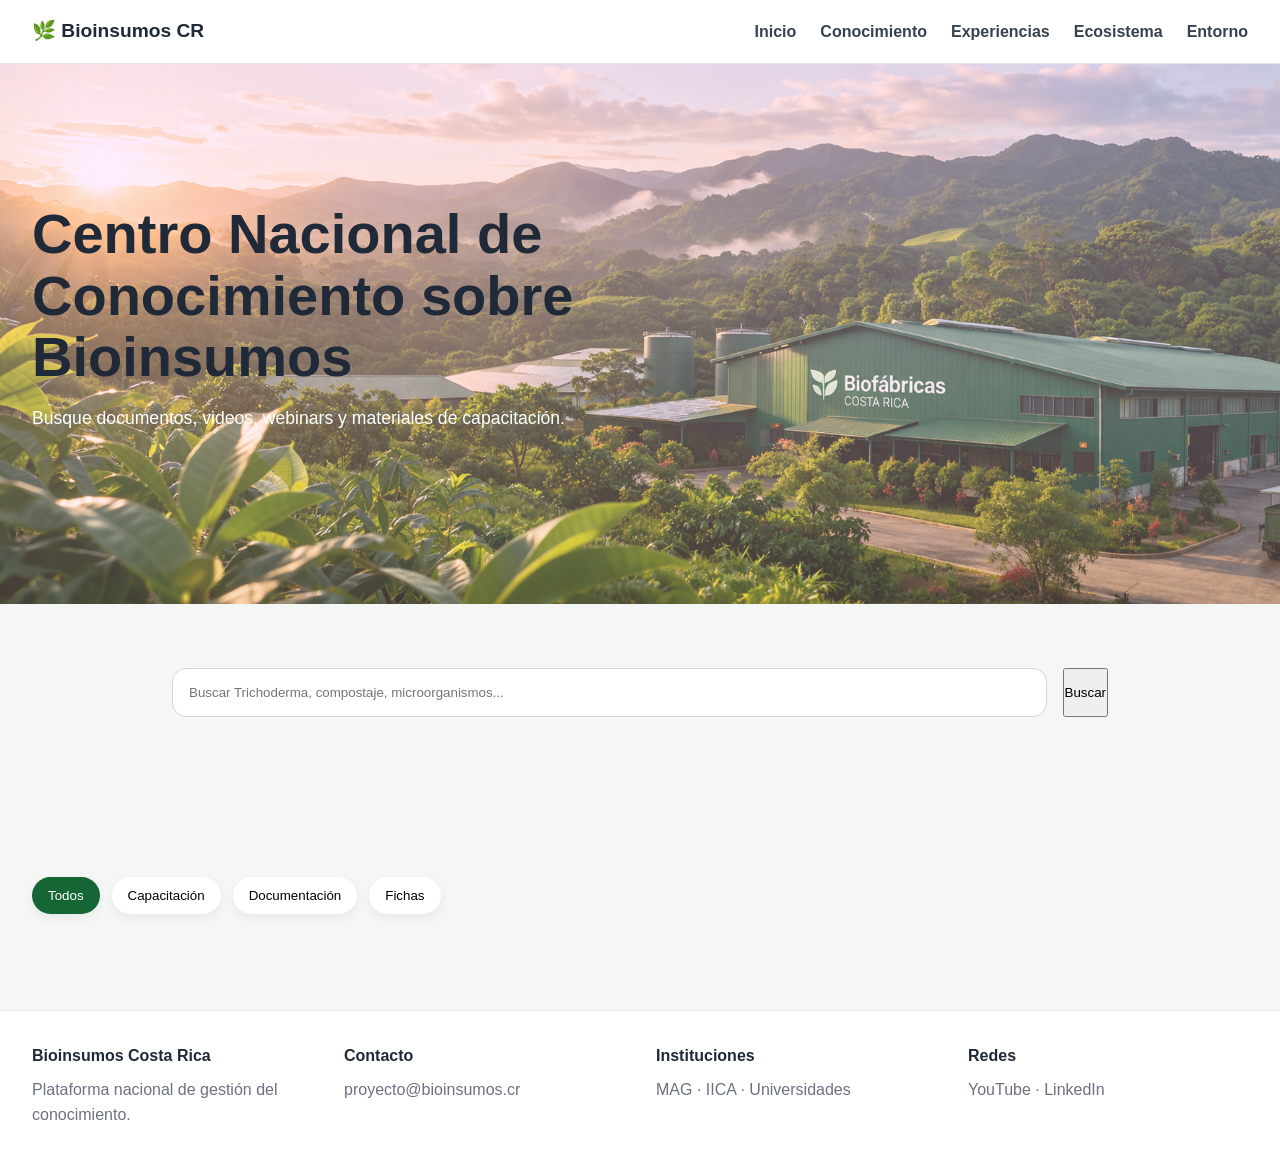
==== conocimiento.html @ 33db4755 "trabajo mejorar secciones" ====
<!DOCTYPE html>
<html lang="es">
<head>
<meta charset="UTF-8">
<meta name="viewport" content="width=device-width, initial-scale=1">

<title>Bioinsumos Costa Rica</title>

<link rel="stylesheet" href="css/main.css">
<link rel="stylesheet" href="css/header-footer.css">
<link rel="stylesheet" href="css/home.css">
<link rel="stylesheet" href="css/conocimiento.css">
<script src="js/data.js"></script>
<script src="js/conocimiento.js"></script>
<script src="js/common.js"></script>
</head>

<body>

<header class="topbar">

  <div class="logo">
    🌿 Bioinsumos CR
  </div>

  <nav class="main-nav">
    <a href="index.html">Inicio</a>
    <a href="conocimiento.html">Conocimiento</a>
    <a href="experiencias.html">Experiencias</a>
    <a href="ecosistema.html">Ecosistema</a>
    <a href="entorno.html">Entorno</a>
  </nav>

</header>

<main class="page-content">

    <section class="hero hero-conocimiento">

        <div class="hero-content">
        
        <h1>
        Centro Nacional de Conocimiento
        sobre Bioinsumos
        </h1>
        
        <p>
        Busque documentos, videos,
        webinars y materiales de capacitación.
        </p>
        
        </div>
        
        </section>
        
        <section class="global-search">
        
        <input
        id="resourceSearch"
        placeholder="Buscar Trichoderma, compostaje, microorganismos..."
        >
        
        <button id="resourceSearchBtn">
        Buscar
        </button>
        
        </section>
        
        <section>
        
        <div class="resource-tabs">
        
        <button class="tab active">Todos</button>
        <button class="tab">Capacitación</button>
        <button class="tab">Documentación</button>
        <button class="tab">Fichas</button>
        
        </div>
        
        <div id="recursosGrid"></div>
        
        </section>
</main>

<footer class="site-footer">

<div>
<h4>Bioinsumos Costa Rica</h4>
<p>Plataforma nacional de gestión del conocimiento.</p>
</div>

<div>
<h4>Contacto</h4>
<p>proyecto@bioinsumos.cr</p>
</div>

<div>
<h4>Instituciones</h4>
<p>MAG · IICA · Universidades</p>
</div>

<div>
<h4>Redes</h4>
<p>YouTube · LinkedIn</p>
</div>

</footer>

<script src="js/data.js"></script>
<script src="js/home.js"></script>

</body>
</html>
---- css/main.css ----
/* ==========================
   RESET
========================== */

*{
  margin:0;
  padding:0;
  box-sizing:border-box;
}

html{
  scroll-behavior:smooth;
}

body{
  font-family:Inter,Arial,sans-serif;
  background:#f4f7f5;
  color:#1f2937;
  line-height:1.6;
}

/* ==========================
 VARIABLES
========================== */

:root{

  --primary:#166534;
  --primary-light:#22c55e;

  --bg:#f4f7f5;
  --card:#ffffff;

  --text:#1f2937;
  --muted:#6b7280;

  --border:#e5e7eb;

  --shadow:
      0 10px 30px rgba(0,0,0,.08);

  --radius:20px;
}

/* ==========================
 LAYOUT GENERAL
========================== */

.page-content{
  min-height:calc(100vh - 220px);
}

.container{
  width:min(1400px,95%);
  margin:auto;
}

/* ==========================
 TITULOS
========================== */

section{
  padding:4rem 2rem;
}

section h2{
  font-size:2rem;
  margin-bottom:1rem;
}

section p{
  color:var(--muted);
}

/* ==========================
 BOTONES
========================== */

.primary-btn{
  display:inline-flex;
  align-items:center;
  justify-content:center;

  background:var(--primary);
  color:white;

  border:none;

  padding:1rem 1.5rem;

  border-radius:14px;

  text-decoration:none;

  font-weight:600;

  cursor:pointer;

  transition:.25s;
}

.primary-btn:hover{
  transform:translateY(-2px);
}

.secondary-btn{
  display:inline-flex;
  align-items:center;
  justify-content:center;

  background:white;

  border:1px solid var(--border);

  padding:1rem 1.5rem;

  border-radius:14px;

  text-decoration:none;

  color:var(--text);

  font-weight:600;
}

/* ==========================
 TARJETAS
========================== */

.card{
  background:white;

  border-radius:20px;

  box-shadow:var(--shadow);

  padding:1.5rem;
}

/* ==========================
 HERO BASE
========================== */

.hero{
  min-height:60vh;

  display:flex;
  align-items:center;

  position:relative;

  overflow:hidden;

  padding:4rem 2rem;
}

.hero-overlay{
  width:min(1400px,100%);
  margin:auto;
}

.hero-content{
  max-width:700px;
  
}

.hero-content h1{
  font-size:3.5rem;
  line-height:1.1;
  margin-bottom:1rem;
}

.hero-content p{
  font-size:1.1rem;
  max-width:650px;
  margin-bottom:2rem;
  color:#ffffff
}

/* ==========================
 GRID GENERAL
========================== */

.grid{
  display:grid;
  gap:1.5rem;
}

/* ==========================
 RESPONSIVE
========================== */

@media(max-width:768px){

  .hero-content h1{
      font-size:2.2rem;
  }

  section{
      padding:3rem 1rem;
  }

}
---- css/header-footer.css ----
/* ==========================
   HEADER
========================== */

.topbar{

    position:sticky;
    top:0;

    z-index:2000;

    background:
        rgba(255,255,255,.95);

    backdrop-filter:blur(12px);

    display:flex;
    justify-content:space-between;
    align-items:center;

    padding:1rem 2rem;

    border-bottom:
        1px solid #e5e7eb;
}

.logo{
    font-size:1.2rem;
    font-weight:700;
}

.main-nav{
    display:flex;
    gap:1.5rem;
}

.main-nav a{

    text-decoration:none;

    color:#374151;

    font-weight:600;

    transition:.25s;
}

.main-nav a:hover{
    color:#166534;
}

/* ==========================
   FOOTER
========================== */

.site-footer{

    background:white;

    border-top:
        1px solid #e5e7eb;

    display:grid;

    grid-template-columns:
        repeat(4,1fr);

    gap:2rem;

    padding:2rem;
}

.site-footer h4{
    margin-bottom:.5rem;
}

.site-footer p{
    color:#6b7280;
}

@media(max-width:768px){

    .topbar{
        flex-direction:column;
        gap:1rem;
    }

    .main-nav{
        flex-wrap:wrap;
        justify-content:center;
    }

    .site-footer{
        grid-template-columns:1fr;
    }

}
---- css/home.css ----
/* ==========================
   HERO HOME
========================== */

.hero-home{

    background-image:
        linear-gradient(
            rgba(255,255,255,.45),
            rgba(255,255,255,.25)
        ),
        url("../assets/images/hero.png");

    background-size:cover;
    background-position:center;
}

.hero-home .hero-overlay{

    display:grid;

    grid-template-columns:
        1.4fr 1fr;

    gap:2rem;

    align-items:center;
}

/* ==========================
   KPIs
========================== */

.hero-stats{

    display:grid;

    grid-template-columns:
        repeat(2,1fr);

    gap:1rem;
}

.stat{

    background:
        rgba(255,255,255,.75);

    backdrop-filter:blur(10px);

    border-radius:20px;

    padding:1.5rem;

    box-shadow:0 10px 25px rgba(0,0,0,.08);
}

.stat strong{

    display:block;

    font-size:2rem;

    color:#166534;
}

.stat span{
    color:#6b7280;
}

/* ==========================
   PILARES
========================== */

.pillar-preview{

    max-width:1400px;

    margin:auto;
}

.pillar-grid{

    display:grid;

    grid-template-columns:
        repeat(4,1fr);

    gap:1.5rem;
}

.pillar-card{

    text-decoration:none;

    color:inherit;

    background:white;

    border-radius:20px;

    padding:2rem;

    text-align:center;

    box-shadow:
        0 10px 25px rgba(0,0,0,.08);

    transition:.25s;
}

.pillar-card:hover{
    transform:translateY(-5px);
}

.pillar-card h3{
    margin-top:1rem;
}

@media(max-width:900px){

    .hero-home .hero-overlay{
        grid-template-columns:1fr;
    }

    .pillar-grid{
        grid-template-columns:1fr 1fr;
    }
}

@media(max-width:768px){

    .pillar-grid{
        grid-template-columns:1fr;
    }

    .hero-stats{
        grid-template-columns:1fr;
    }
}
---- css/conocimiento.css ----
.hero-conocimiento{

    background:
        linear-gradient(
            rgba(255,215,255,.45),
            rgba(255,215,215,.25)
        ),
        url("../assets/images/hero.png");

    background-size:cover;
}

.global-search{

    max-width:1000px;

    margin:auto;

    display:flex;

    gap:1rem;
}

.global-search input{

    flex:1;

    padding:1rem;

    border-radius:14px;

    border:1px solid #d1d5db;
}

.resource-tabs{

    display:flex;

    gap:.75rem;

    flex-wrap:wrap;

    margin-top:2rem;
}

.tab{

    border:none;

    background:white;

    padding:.7rem 1rem;

    border-radius:999px;

    box-shadow:0 4px 12px rgba(0,0,0,.06);

    cursor:pointer;
}

.tab.active{
    background:#166534;
    color:white;
}

#recursosGrid{

    display:grid;

    grid-template-columns:
        repeat(auto-fit,minmax(320px,1fr));

    gap:1.5rem;

    margin-top:2rem;
}
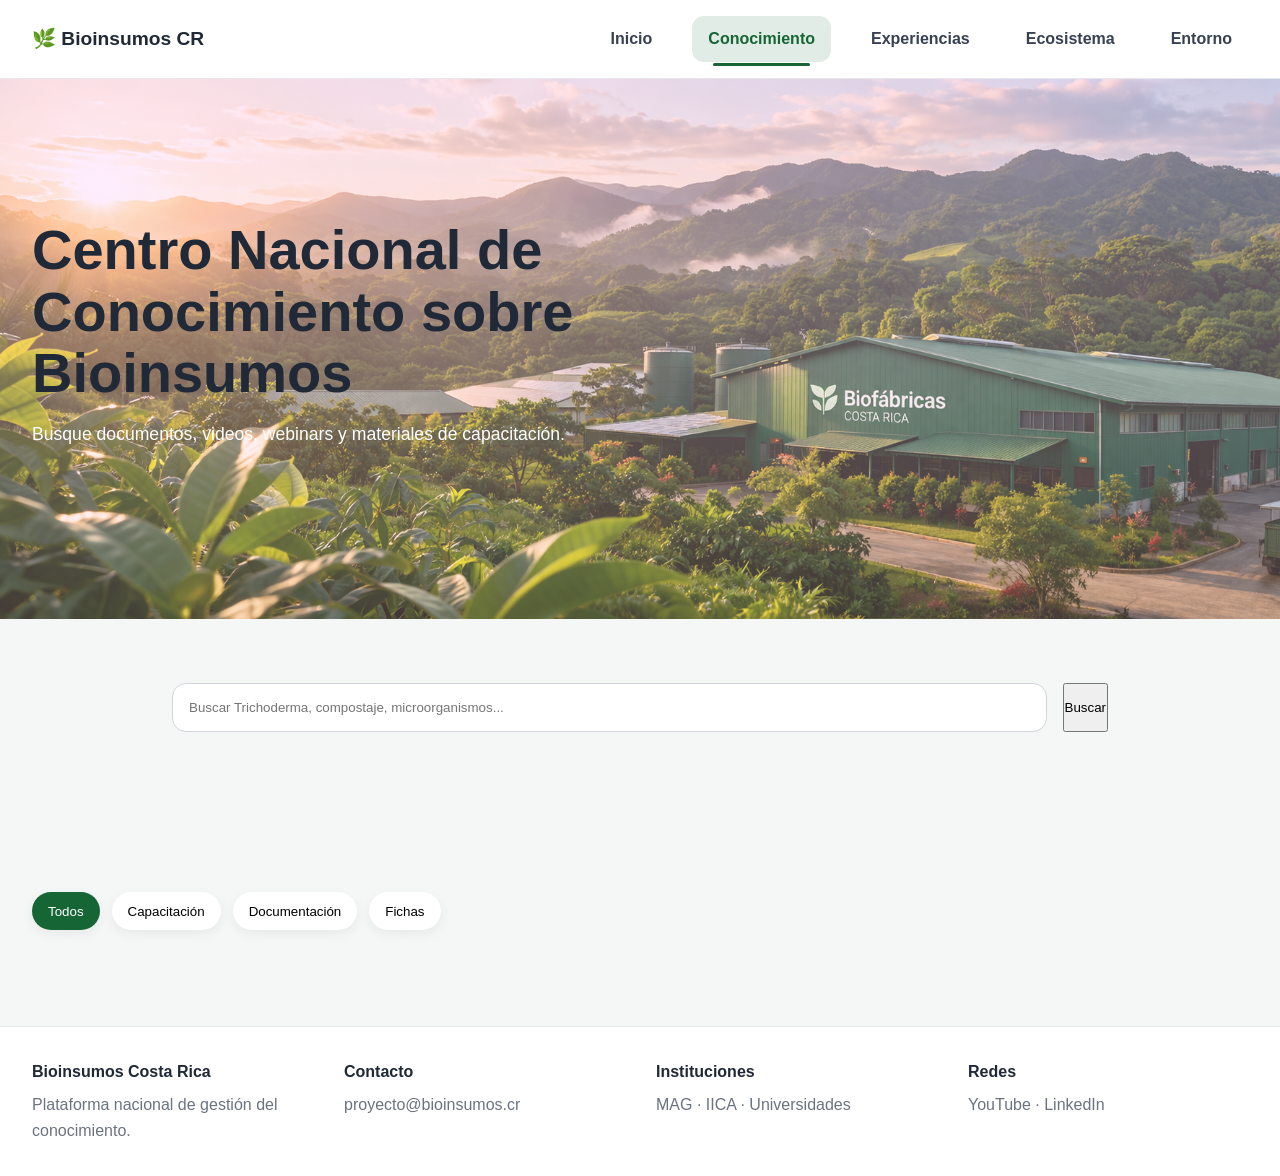
==== commit 08dcd05d: "trabajo mejorar secciones" ====
--- a/conocimiento.html
+++ b/conocimiento.html
@@ -24,8 +24,8 @@
   </div>
 
   <nav class="main-nav">
-    <a href="index.html">Inicio</a>
-    <a href="conocimiento.html">Conocimiento</a>
+    <a href="index.html" >Inicio</a>
+    <a href="conocimiento.html" class="active">Conocimiento</a>
     <a href="experiencias.html">Experiencias</a>
     <a href="ecosistema.html">Ecosistema</a>
     <a href="entorno.html">Entorno</a>
--- a/css/main.css
+++ b/css/main.css
@@ -20,6 +20,44 @@
 }
 
 /* ==========================
+   MENÚ ACTIVO
+========================== */
+
+.main-nav a{
+  position:relative;
+  text-decoration:none;
+  color:#374151;
+  font-weight:500;
+  padding:.65rem 1rem;
+  border-radius:12px;
+  transition:.25s ease;
+}
+
+.main-nav a:hover{
+  color:#166534;
+  background:rgba(22,101,52,.08);
+}
+
+/* Página actual */
+.main-nav a.active{
+  color:#166534;
+  background:rgba(22,101,52,.12);
+  font-weight:700;
+}
+
+/* Línea inferior */
+.main-nav a.active::after{
+  content:"";
+  position:absolute;
+  left:15%;
+  bottom:-4px;
+  width:70%;
+  height:3px;
+  border-radius:999px;
+  background:#166534;
+}
+
+/* ==========================
  VARIABLES
 ========================== */
 
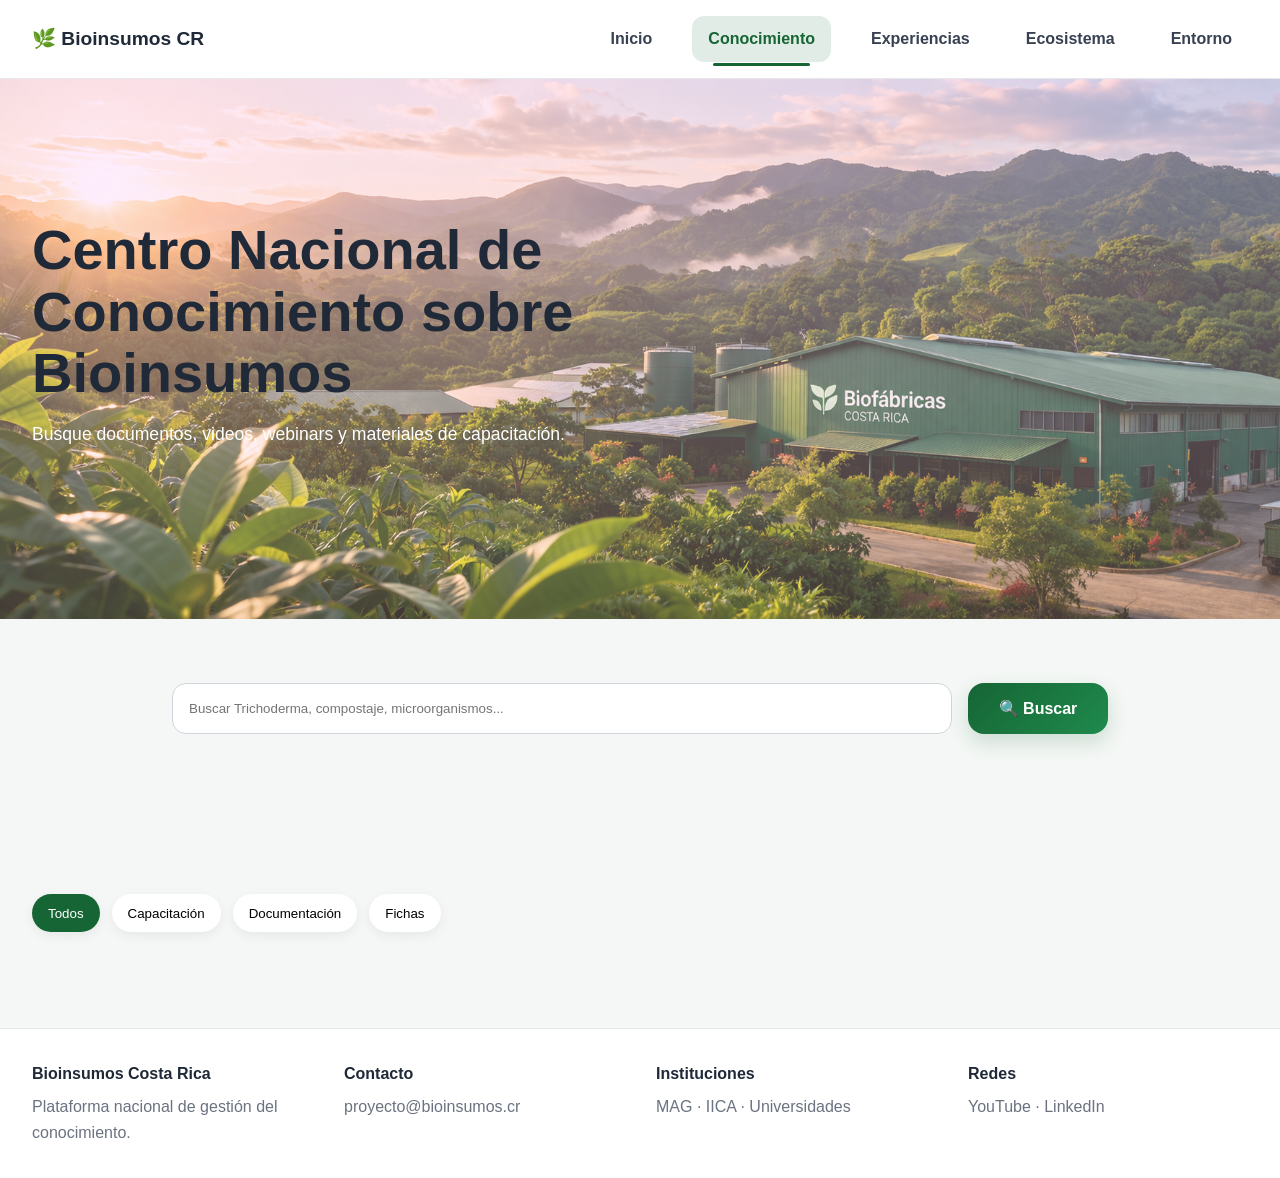
==== commit b07b51f6: "trabajo mejorar secciones" ====
--- a/conocimiento.html
+++ b/conocimiento.html
@@ -61,7 +61,7 @@
         >
         
         <button id="resourceSearchBtn">
-        Buscar
+            🔍 Buscar
         </button>
         
         </section>
--- a/css/conocimiento.css
+++ b/css/conocimiento.css
@@ -73,4 +73,71 @@
     gap:1.5rem;
 
     margin-top:2rem;
+}
+
+/* ==========================
+   BOTÓN BUSCAR RECURSOS
+========================== */
+
+#resourceSearchBtn{
+    display:flex;
+    align-items:center;
+    justify-content:center;
+    gap:.5rem;
+
+    padding:1rem 1.5rem;
+    min-width:140px;
+
+    border:none;
+    border-radius:16px;
+
+    background:linear-gradient(
+        135deg,
+        #166534,
+        #1f8a4d
+    );
+
+    color:white;
+    font-size:1rem;
+    font-weight:600;
+
+    cursor:pointer;
+
+    box-shadow:
+        0 8px 20px rgba(22,101,52,.18);
+
+    transition:
+        transform .25s ease,
+        box-shadow .25s ease,
+        filter .25s ease;
+}
+
+#resourceSearchBtn:hover{
+    transform:translateY(-2px);
+
+    box-shadow:
+        0 12px 28px rgba(22,101,52,.28);
+
+    filter:brightness(1.05);
+}
+
+#resourceSearchBtn:active{
+    transform:translateY(0);
+
+    box-shadow:
+        0 4px 12px rgba(22,101,52,.18);
+}
+
+#resourceSearchBtn:focus{
+    outline:none;
+
+    box-shadow:
+        0 0 0 4px rgba(22,101,52,.15),
+        0 8px 20px rgba(22,101,52,.18);
+}
+
+#resourceSearchBtn:disabled{
+    opacity:.6;
+    cursor:not-allowed;
+    transform:none;
 }
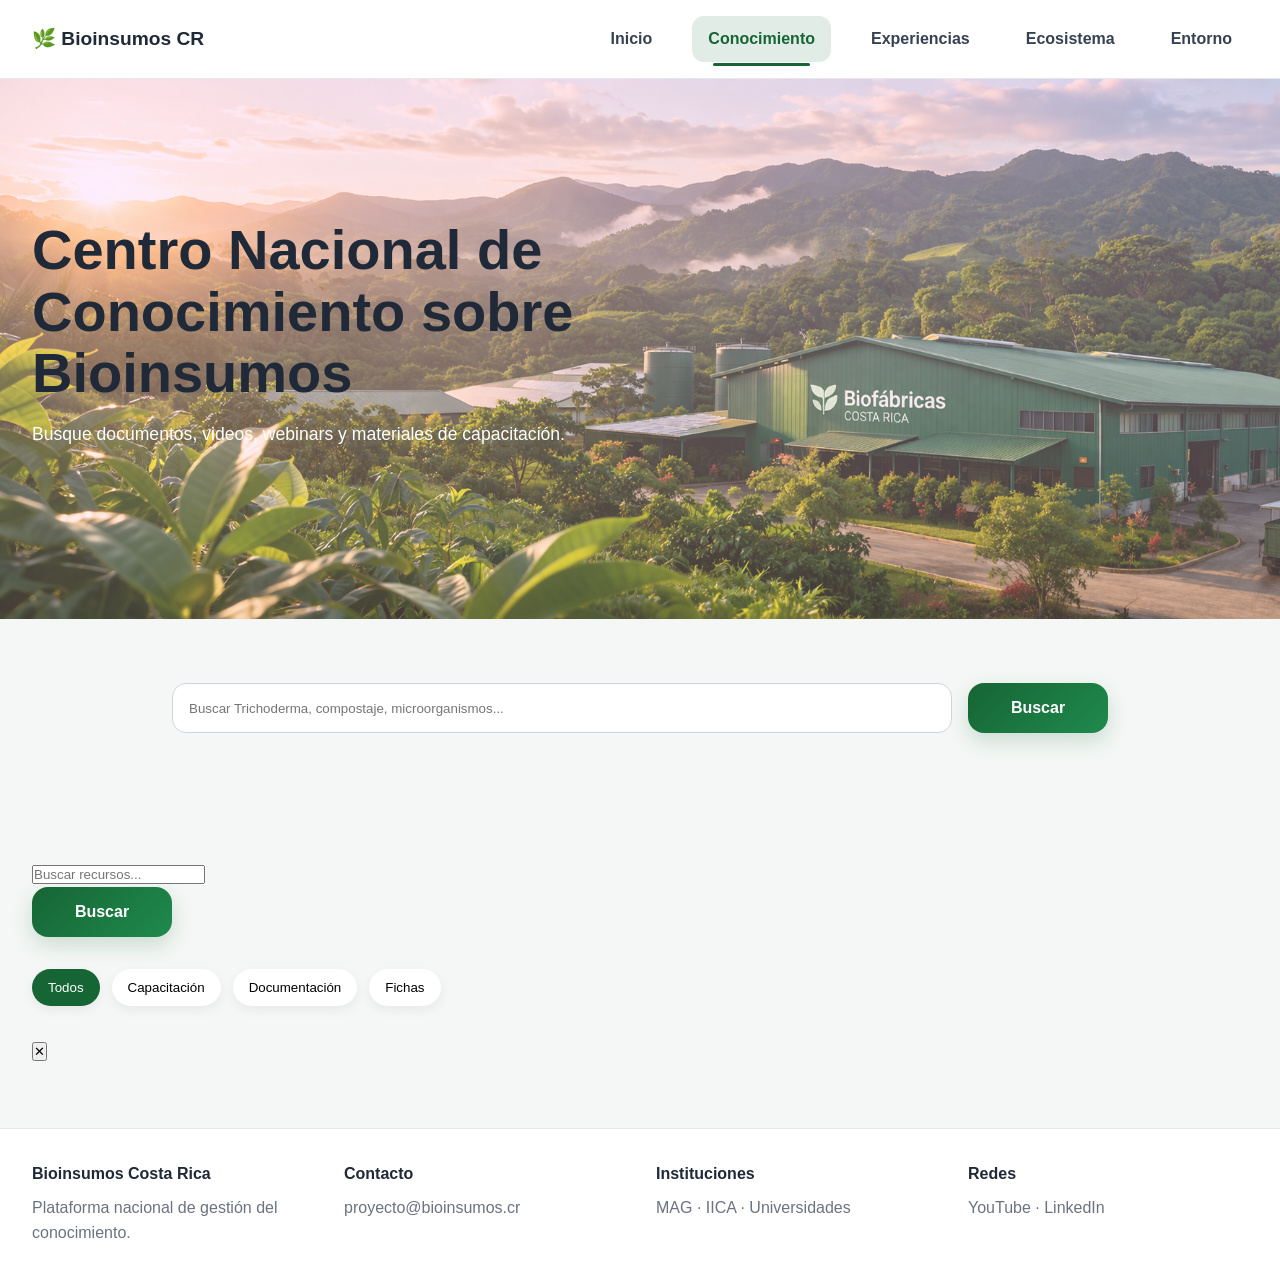
==== commit 22d1aa4e: "trabajo mejorar secciones" ====
--- a/conocimiento.html
+++ b/conocimiento.html
@@ -61,23 +61,74 @@
         >
         
         <button id="resourceSearchBtn">
-            🔍 Buscar
+            Buscar
         </button>
         
         </section>
         
         <section>
         
-        <div class="resource-tabs">
-        
-        <button class="tab active">Todos</button>
-        <button class="tab">Capacitación</button>
-        <button class="tab">Documentación</button>
-        <button class="tab">Fichas</button>
-        
-        </div>
-        
-        <div id="recursosGrid"></div>
+            <div class="resource-search-wrap">
+
+                <input
+                    id="resourceSearch"
+                    type="text"
+                    placeholder="Buscar recursos..."
+                >
+            
+                <button id="resourceSearchBtn">
+                    Buscar
+                </button>
+            
+            </div>
+            
+            <div class="resource-tabs">
+            
+                <button
+                    class="tab active"
+                    data-cat="Todos">
+                    Todos
+                </button>
+            
+                <button
+                    class="tab"
+                    data-cat="Capacitación">
+                    Capacitación
+                </button>
+            
+                <button
+                    class="tab"
+                    data-cat="Documentación">
+                    Documentación
+                </button>
+            
+                <button
+                    class="tab"
+                    data-cat="Fichas">
+                    Fichas
+                </button>
+            
+            </div>
+            
+            <p id="resourceCount"></p>
+            
+            <div id="recursosGrid"></div>
+            
+            <div
+                id="resourceModal"
+                class="resource-modal hidden">
+            
+                <div class="modal-box">
+            
+                    <button id="closeModal">
+                        ✕
+                    </button>
+            
+                    <div id="modalContent"></div>
+            
+                </div>
+            
+            </div>
         
         </section>
 </main>
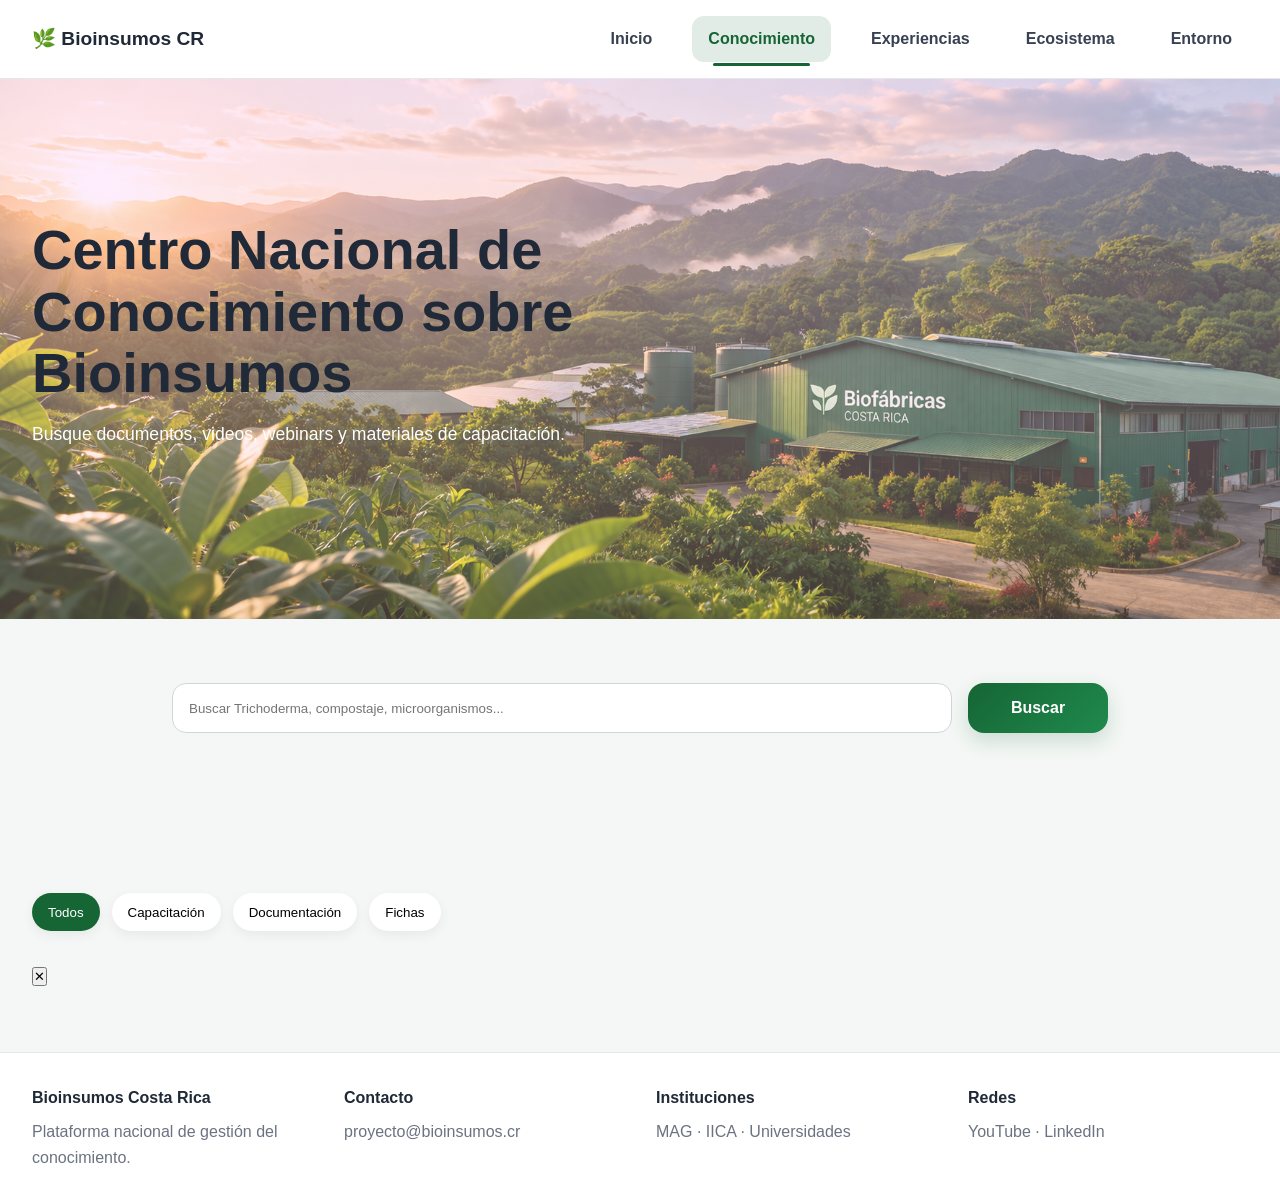
==== commit eac1ffd5: "trabajo mejorar secciones" ====
--- a/conocimiento.html
+++ b/conocimiento.html
@@ -68,19 +68,7 @@
         
         <section>
         
-            <div class="resource-search-wrap">
-
-                <input
-                    id="resourceSearch"
-                    type="text"
-                    placeholder="Buscar recursos..."
-                >
-            
-                <button id="resourceSearchBtn">
-                    Buscar
-                </button>
-            
-            </div>
+           
             
             <div class="resource-tabs">
             
@@ -157,7 +145,7 @@
 
 </footer>
 
-<script src="js/data.js"></script>
+
 <script src="js/home.js"></script>
 
 </body>
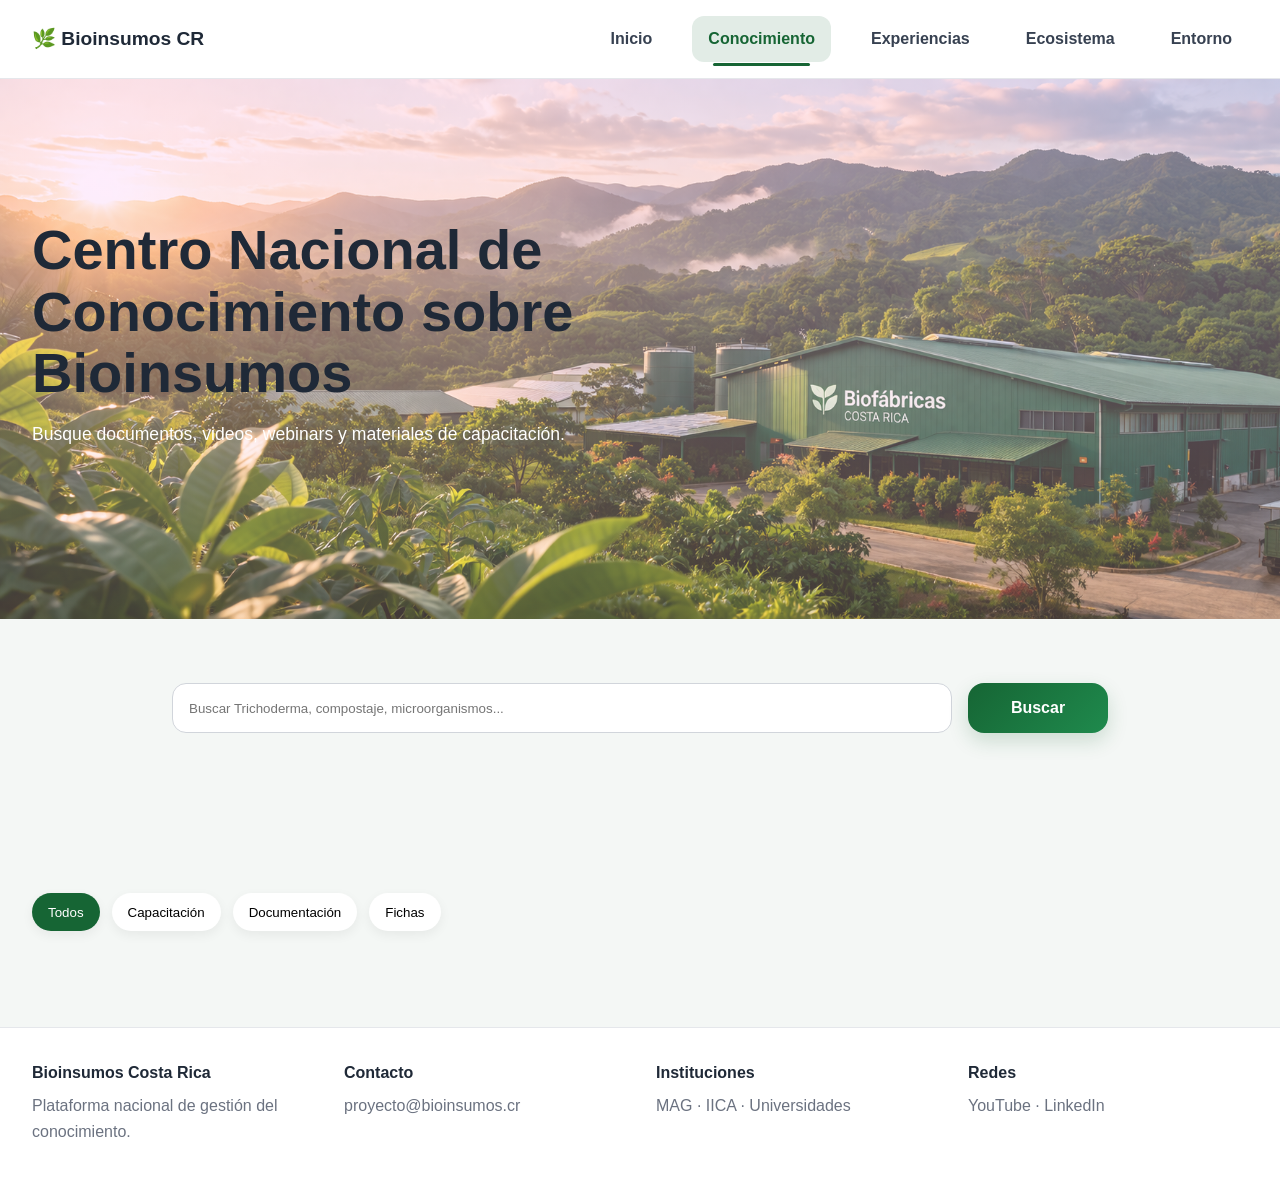
==== commit a74a4d2a: "trabajo mejorar secciones" ====
--- a/conocimiento.html
+++ b/conocimiento.html
@@ -102,15 +102,21 @@
             
             <div id="recursosGrid"></div>
             
-            <div
-                id="resourceModal"
-                class="resource-modal hidden">
-            
+            <div id="resourceModal" class="resource-modal hidden">
+
                 <div class="modal-box">
             
-                    <button id="closeModal">
-                        ✕
-                    </button>
+                    <div class="modal-header">
+            
+                        <div class="modal-actions">
+            
+                            <button id="fullscreenBtn">⛶</button>
+            
+                            <button id="closeModal">✕</button>
+            
+                        </div>
+            
+                    </div>
             
                     <div id="modalContent"></div>
             
@@ -146,7 +152,6 @@
 </footer>
 
 
-<script src="js/home.js"></script>
 
 </body>
 </html>
--- a/css/conocimiento.css
+++ b/css/conocimiento.css
@@ -140,4 +140,187 @@
     opacity:.6;
     cursor:not-allowed;
     transform:none;
+}
+
+.resources-grid{
+    display:grid;
+    grid-template-columns:
+    repeat(auto-fit,minmax(340px,1fr));
+
+    gap:1.5rem;
+}
+
+/* ==========================
+   TARJETAS
+========================== */
+
+.resource-card{
+    background:white;
+    border-radius:20px;
+    overflow:hidden;
+
+    box-shadow:
+    0 10px 30px rgba(0,0,0,.08);
+
+    transition:.3s;
+}
+
+.resource-card:hover{
+    transform:translateY(-4px);
+}
+
+/* ==========================
+   IMAGEN PREVIEW
+========================== */
+
+.resource-preview{
+    width:100%;
+    height:220px;
+    object-fit:cover;
+}
+
+/* ==========================
+   CONTENIDO
+========================== */
+
+.resource-content{
+    padding:1.25rem;
+}
+
+.resource-content h3{
+    margin-bottom:.5rem;
+    font-size:1.1rem;
+}
+
+.resource-content p{
+    color:#6b7280;
+    margin-bottom:1rem;
+}
+
+/* ==========================
+   CATEGORÍA
+========================== */
+
+.resource-category{
+    display:inline-flex;
+
+    padding:.4rem .8rem;
+
+    background:#ecfdf5;
+
+    color:#166534;
+
+    border-radius:999px;
+
+    font-size:.8rem;
+
+    font-weight:600;
+}
+
+/* ==========================
+   BOTÓN
+========================== */
+
+.resource-btn{
+    display:block;
+
+    width:100%;
+
+    border:none;
+
+    border-radius:12px;
+
+    padding:.9rem;
+
+    background:#166534;
+
+    color:white;
+
+    font-weight:600;
+
+    cursor:pointer;
+
+    text-align:center;
+
+    text-decoration:none;
+}
+.resource-modal{
+    position:fixed;
+
+    inset:0;
+
+    background:rgba(0,0,0,.8);
+
+    display:flex;
+
+    justify-content:center;
+
+    align-items:center;
+
+    z-index:99999;
+
+    padding:1rem;
+}
+.hidden{
+    display:none !important;
+}
+.modal-box{
+    width:min(96vw,1400px);
+
+    height:min(92vh,900px);
+
+    background:white;
+
+    border-radius:24px;
+
+    overflow:hidden;
+
+    display:flex;
+
+    flex-direction:column;
+
+    box-shadow:
+    0 20px 60px rgba(0,0,0,.35);
+}
+.modal-header{
+    height:60px;
+
+    display:flex;
+
+    justify-content:flex-end;
+
+    align-items:center;
+
+    padding:0 1rem;
+
+    border-bottom:1px solid #e5e7eb;
+}
+.modal-actions{
+    display:flex;
+    gap:.5rem;
+}
+
+.modal-actions button{
+    width:42px;
+    height:42px;
+
+    border:none;
+
+    border-radius:12px;
+
+    cursor:pointer;
+
+    background:white;
+
+    box-shadow:
+    0 4px 12px rgba(0,0,0,.12);
+}
+#modalContent{
+    flex:1;
+    overflow:hidden;
+}
+#modalContent iframe{
+    width:100%;
+    height:100%;
+    border:none;
 }
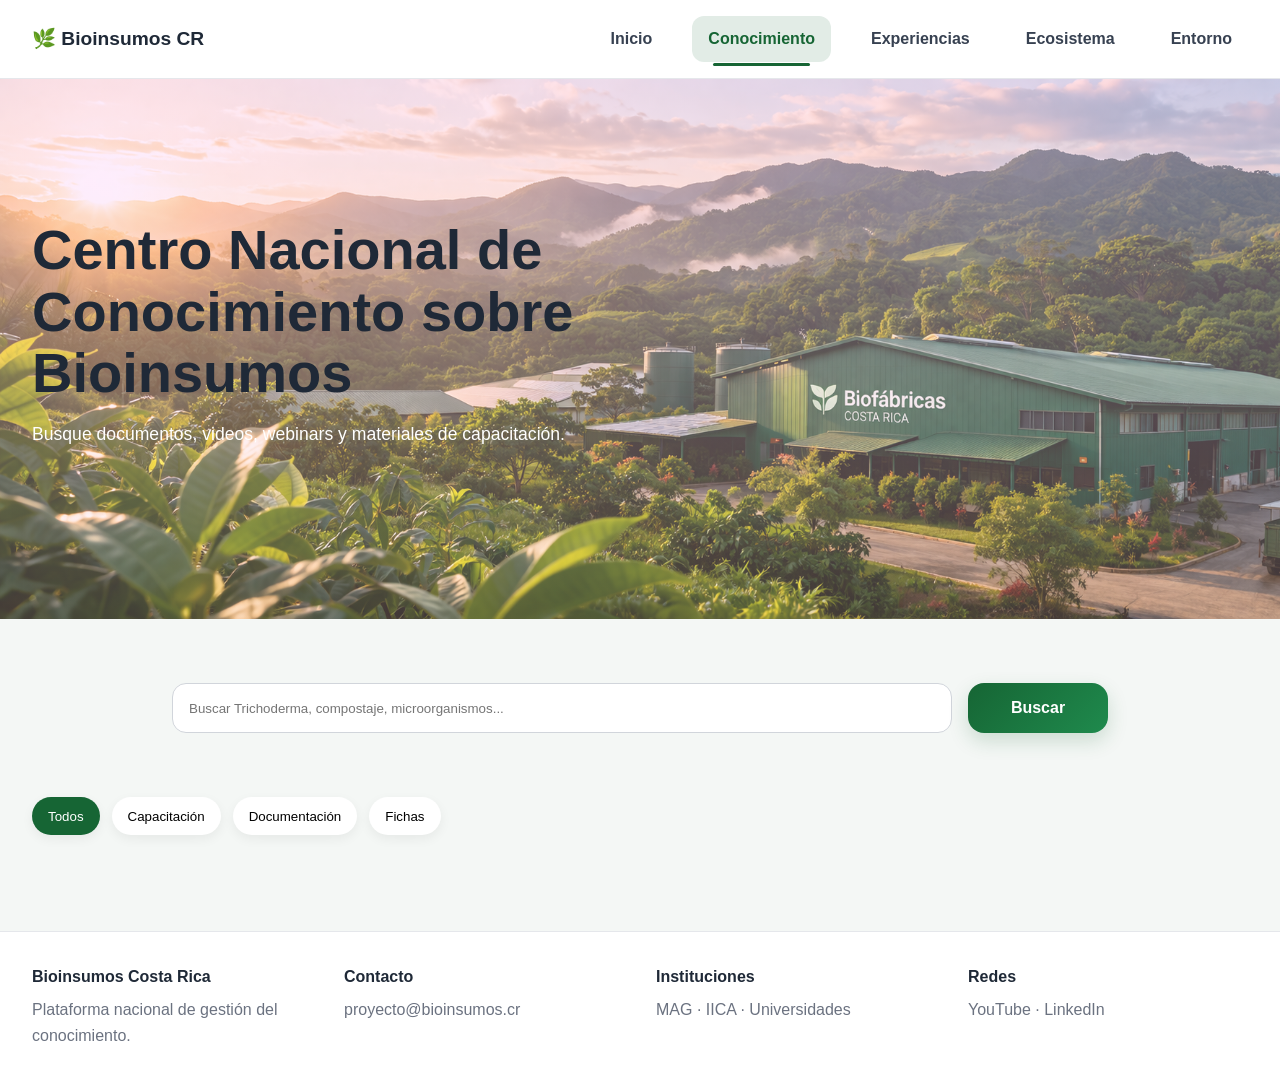
==== commit 41fe0690: "trabajo mejorar secciones" ====
--- a/conocimiento.html
+++ b/conocimiento.html
@@ -10,9 +10,7 @@
 <link rel="stylesheet" href="css/header-footer.css">
 <link rel="stylesheet" href="css/home.css">
 <link rel="stylesheet" href="css/conocimiento.css">
-<script src="js/data.js"></script>
-<script src="js/conocimiento.js"></script>
-<script src="js/common.js"></script>
+
 </head>
 
 <body>
@@ -151,7 +149,9 @@
 
 </footer>
 
-
+<script src="js/data.js"></script>
+<script src="js/conocimiento.js"></script>
+<script src="js/common.js"></script>
 
 </body>
 </html>
--- a/css/conocimiento.css
+++ b/css/conocimiento.css
@@ -19,6 +19,7 @@
     display:flex;
 
     gap:1rem;
+    padding-bottom: 0px;
 }
 
 .global-search input{
@@ -40,7 +41,7 @@
 
     flex-wrap:wrap;
 
-    margin-top:2rem;
+    
 }
 
 .tab{
